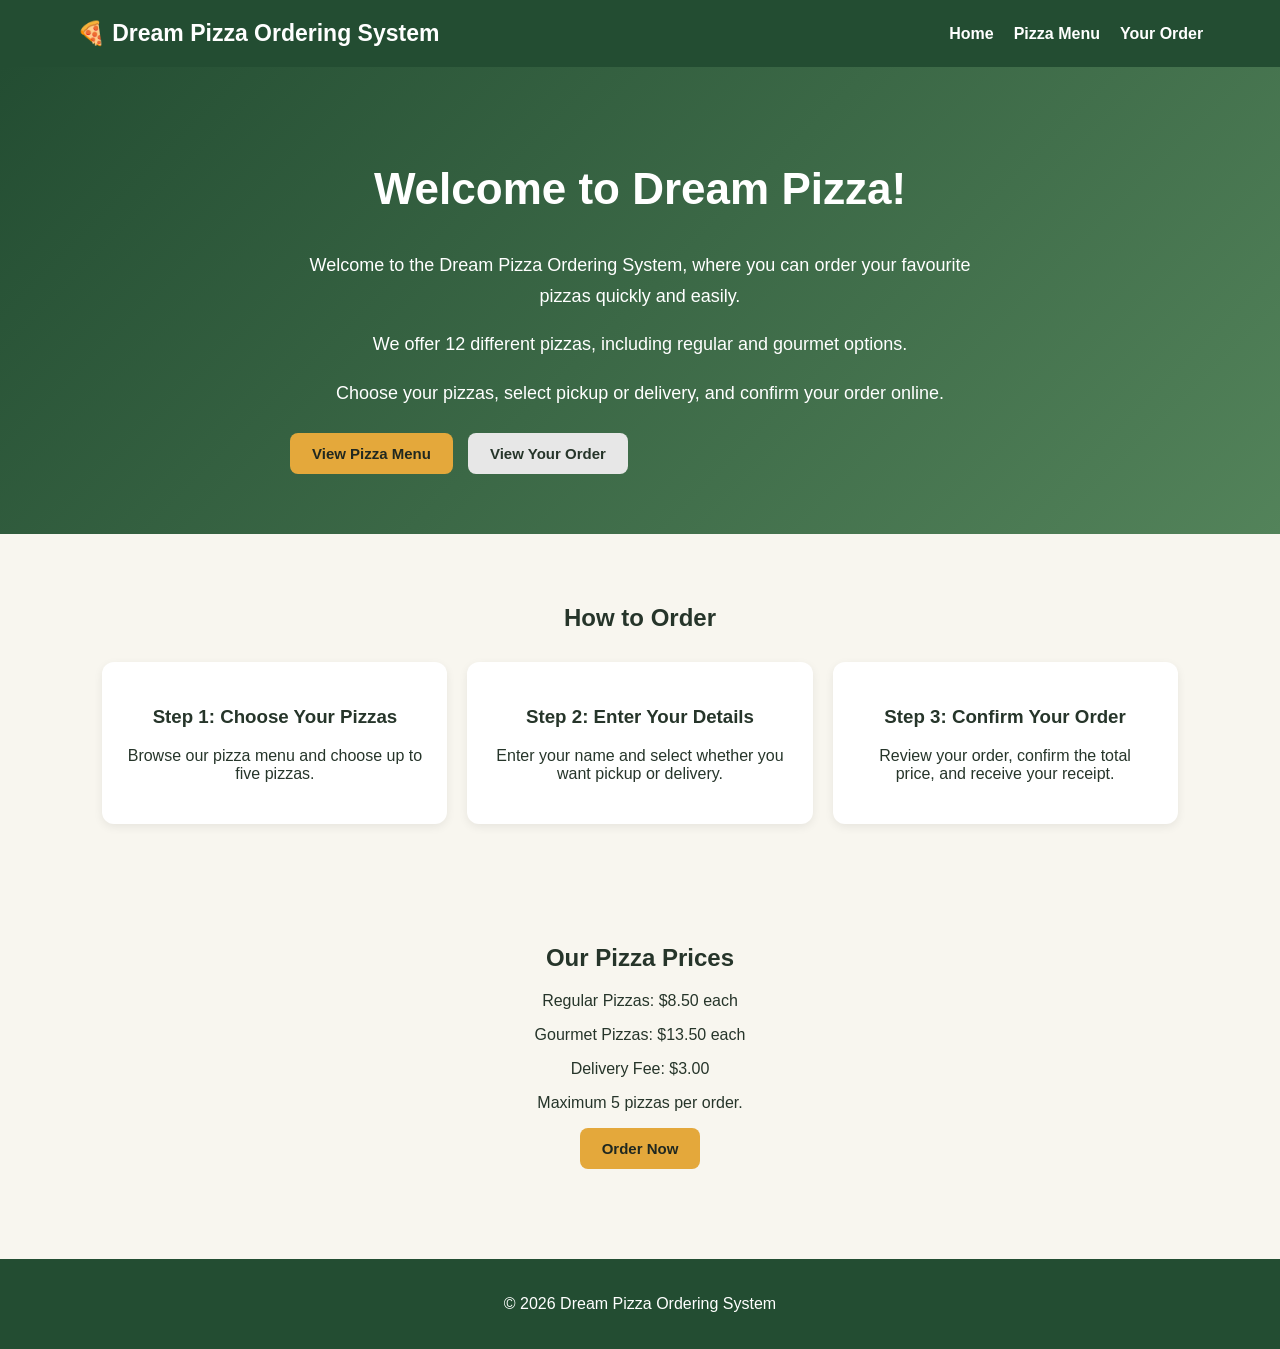
==== DreamPizzaApp/index.html @ f41c6d1a "completed changes on style.css" ====
<!DOCTYPE html>
<html lang="en">

<head>
    <meta charset="UTF-8">
    <meta name="viewport" content="width=device-width, initial-scale=1.0">

    <title>Dream Pizza Ordering System</title>

    <link rel="stylesheet" href="style.css">
    <script src="script.js" defer></script>
</head>

<body data-page="home">

    <!-- Navigation Bar -->
    <header class="site-header">

        <a href="index.html" class="brand">
            🍕 Dream Pizza Ordering System
        </a>

        <nav>
            <a href="index.html">Home</a>
            <a href="menu.html">Pizza Menu</a>
            <a href="order.html">Your Order</a>
        </nav>

    </header>

    
    <main>

        <section class="hero">

            <div class="hero-copy">

                <h1>Welcome to Dream Pizza!</h1>

                <p>
                    Welcome to the Dream Pizza Ordering System,
                    where you can order your favourite pizzas
                    quickly and easily.
                </p>

                <p>
                    We offer 12 different pizzas, including
                    regular and gourmet options.
                </p>

                <p>
                    Choose your pizzas, select pickup or delivery,
                    and confirm your order online.
                </p>

                <div class="actions">

                    <a href="menu.html" class="button primary">
                        View Pizza Menu
                    </a>

                    <a href="order.html" class="button secondary">
                        View Your Order
                    </a>

                </div>

            </div>

        </section>

        
        <section class="info-section">

            <h2>How to Order</h2>

            <div class="steps">

                <article>

                    <h3>Step 1: Choose Your Pizzas</h3>

                    <p>
                        Browse our pizza menu and choose
                        up to five pizzas.
                    </p>

                </article>

                <article>

                    <h3>Step 2: Enter Your Details</h3>

                    <p>
                        Enter your name and select whether
                        you want pickup or delivery.
                    </p>

                </article>

                <article>

                    <h3>Step 3: Confirm Your Order</h3>

                    <p>
                        Review your order, confirm the total
                        price, and receive your receipt.
                    </p>

                </article>

            </div>

        </section>

        
        <section class="info-section">

            <h2>Our Pizza Prices</h2>

            <p>
                Regular Pizzas: $8.50 each
            </p>

            <p>
                Gourmet Pizzas: $13.50 each
            </p>

            <p>
                Delivery Fee: $3.00
            </p>

            <p>
                Maximum 5 pizzas per order.
            </p>

            <a href="menu.html" class="button primary">
                Order Now
            </a>

        </section>

    </main>

   
    <footer>

        <p>
            © 2026 Dream Pizza Ordering System
        </p>

    </footer>

</body>
</html>
---- DreamPizzaApp/style.css ----
* {
    box-sizing: border-box;
}

body {
    margin: 0;
    font-family: Arial, sans-serif;
    background-color: #f8f6ef;
    color: #26352a;
}

.site-header {
    background-color: #234d32;
    color: white;
    padding: 20px 6%;
    display: flex;
    justify-content: space-between;
    align-items: center;
    flex-wrap: wrap;
    gap: 20px;
}

.brand {
    color: white;
    text-decoration: none;
    font-size: 23px;
    font-weight: bold;
}

nav {
    display: flex;
    gap: 20px;
}

nav a {
    color: white;
    text-decoration: none;
    font-weight: bold;
}

nav a:hover {
    color: #f7d37a;
}

.hero {
    min-height: 450px;
    background: linear-gradient(135deg, #234d32, #53835a);
    color: white;
    display: flex;
    align-items: center;
    justify-content: center;
    text-align: center;
    padding: 60px 20px;
}

.hero-copy {
    max-width: 700px;
}

.hero h1 {
    font-size: 44px;
}

.hero p {
    font-size: 18px;
    line-height: 1.7;
}

.button {
    display: inline-block;
    padding: 12px 22px;
    border: none;
    border-radius: 8px;
    text-decoration: none;
    font-size: 15px;
    font-weight: bold;
    cursor: pointer;
}

.primary {
    background-color: #e4a83b;
    color: #202820;
}

.primary:hover {
    background-color: #f3c465;
}

.secondary {
    background-color: #e7e7e7;
    color: #26352a;
}

.secondary:hover {
    background-color: #d5d5d5;
}

button:disabled {
    opacity: 0.5;
    cursor: not-allowed;
}

.actions {
    display: flex;
    gap: 15px;
    flex-wrap: wrap;
    margin-top: 25px;
}

.info-section {
    padding: 50px 8%;
    text-align: center;
}

.steps {
    display: grid;
    grid-template-columns: repeat(3, 1fr);
    gap: 20px;
    margin-top: 30px;
}

.steps article {
    background-color: white;
    padding: 25px;
    border-radius: 12px;
    box-shadow: 0 3px 10px #00000012;
}

.page {
    max-width: 1200px;
    margin: auto;
    padding: 40px 20px;
}

.page-heading {
    text-align: center;
    margin-bottom: 35px;
}

.page-heading h1 {
    color: #234d32;
    font-size: 36px;
}

.pizza-grid {
    display: grid;
    grid-template-columns: repeat(3, 1fr);
    gap: 25px;
}

.pizza-card {
    background-color: white;
    padding: 25px;
    border-radius: 12px;
    text-align: center;
    box-shadow: 0 4px 12px #00000012;
}

.pizza-card h3 {
    color: #234d32;
    font-size: 24px;
}

.pizza-card p {
    font-size: 17px;
}

.pizza-card button {
    margin-top: 10px;
}

.order-bar {
    background-color: white;
    margin-top: 35px;
    padding: 20px;
    border-radius: 12px;
    display: flex;
    justify-content: space-between;
    align-items: center;
    gap: 20px;
}

.checkout-layout {
    display: grid;
    grid-template-columns: 2fr 1fr;
    gap: 25px;
}

.panel {
    background-color: white;
    padding: 30px;
    border-radius: 12px;
    margin-bottom: 25px;
    box-shadow: 0 3px 10px #00000012;
}

.panel h2 {
    color: #234d32;
}

label {
    display: block;
    font-weight: bold;
    margin-top: 15px;
    margin-bottom: 8px;
}

input[type="text"],
input[type="tel"] {
    width: 100%;
    padding: 12px;
    border: 1px solid #cccccc;
    border-radius: 7px;
    font-size: 16px;
}

input:focus {
    outline: 2px solid #53835a;
}

.fulfilment {
    border: 1px solid #dddddd;
    border-radius: 8px;
    padding: 15px;
    margin-top: 20px;
}

.fulfilment label {
    display: inline-block;
    margin-right: 25px;
}

.order-item {
    display: flex;
    justify-content: space-between;
    align-items: center;
    gap: 10px;
    padding: 15px 0;
    border-bottom: 1px solid #dddddd;
}

.order-item button {
    padding: 6px 12px;
    background-color: #234d32;
    color: white;
    border: none;
    border-radius: 5px;
    cursor: pointer;
}

.summary {
    height: fit-content;
}

.summary p {
    display: flex;
    justify-content: space-between;
}

.summary h3 {
    display: flex;
    justify-content: space-between;
    color: #234d32;
}

.receipt-wrap {
    max-width: 750px;
    margin: 50px auto;
    padding: 0 20px;
}

.receipt {
    padding: 35px;
}

.receipt h1 {
    color: #234d32;
    text-align: center;
}

#receipt-content {
    padding: 20px 0;
    line-height: 1.7;
}

#receipt-content p {
    border-bottom: 1px solid #eeeeee;
    padding-bottom: 8px;
}

#form-error {
    color: #b00020;
    font-weight: bold;
}

footer {
    background-color: #234d32;
    color: white;
    padding: 20px;
    text-align: center;
    margin-top: 40px;
}

[hidden] {
    display: none !important;
}

@media (max-width: 800px) {
    .pizza-grid {
        grid-template-columns: repeat(2, 1fr);
    }

    .checkout-layout {
        grid-template-columns: 1fr;
    }

    .steps {
        grid-template-columns: 1fr;
    }
}

@media (max-width: 500px) {
    .pizza-grid {
        grid-template-columns: 1fr;
    }

    .hero h1 {
        font-size: 32px;
    }

    .site-header {
        flex-direction: column;
    }

    .order-bar {
        flex-direction: column;
    }

    .order-item {
        flex-wrap: wrap;
    }
}
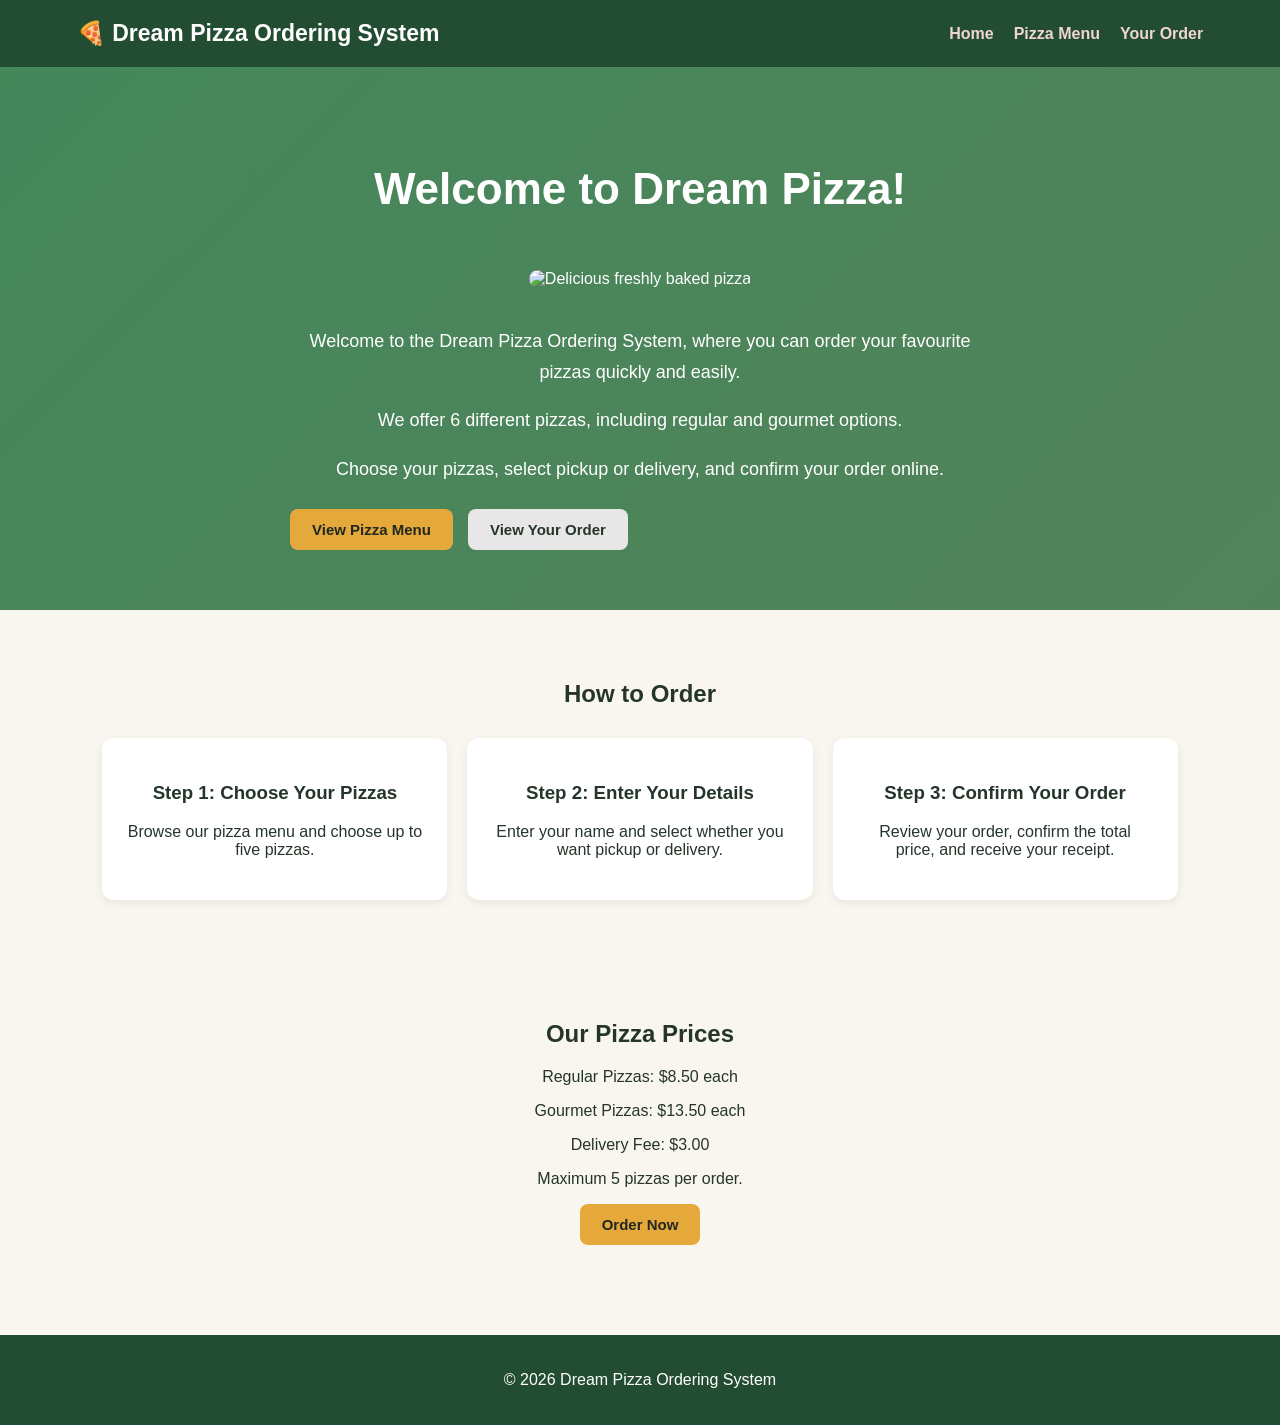
==== commit 2ba3c66b: "tested the website, added images, fixed the style sheet and adjusted pizza pricing" ====
--- a/DreamPizzaApp/index.html
+++ b/DreamPizzaApp/index.html
@@ -36,6 +36,11 @@
             <div class="hero-copy">
 
                 <h1>Welcome to Dream Pizza!</h1>
+                <img
+    src="images/pizza-banner.jpg"
+    alt="Delicious freshly baked pizza"
+    class="hero-image"
+                > 
 
                 <p>
                     Welcome to the Dream Pizza Ordering System,
@@ -44,7 +49,7 @@
                 </p>
 
                 <p>
-                    We offer 12 different pizzas, including
+                    We offer 6 different pizzas, including
                     regular and gourmet options.
                 </p>
 
--- a/DreamPizzaApp/style.css
+++ b/DreamPizzaApp/style.css
@@ -1,4 +1,11 @@
-
+.hero-image {
+    width: 100%;
+    max-width: 550px;
+    height: 300px;
+    object-fit: cover;
+    border-radius: 15px;
+    margin: 20px 0;
+}
 
 * {
     box-sizing: border-box;
@@ -35,18 +42,18 @@
 }
 
 nav a {
-    color: white;
+    color: rgb(240, 213, 213);
     text-decoration: none;
     font-weight: bold;
 }
 
 nav a:hover {
-    color: #f7d37a;
+    color: #d6b769;
 }
 
 .hero {
     min-height: 450px;
-    background: linear-gradient(135deg, #234d32, #53835a);
+    background: linear-gradient(135deg, #44875b, #53835a);
     color: white;
     display: flex;
     align-items: center;
@@ -341,4 +348,11 @@
     .order-item {
         flex-wrap: wrap;
     }
-}+}
+.pizza-image {
+    width: 100%;
+    height: 200px;
+    object-fit: cover;
+    border-radius: 12px;
+    margin-bottom: 15px;
+}
